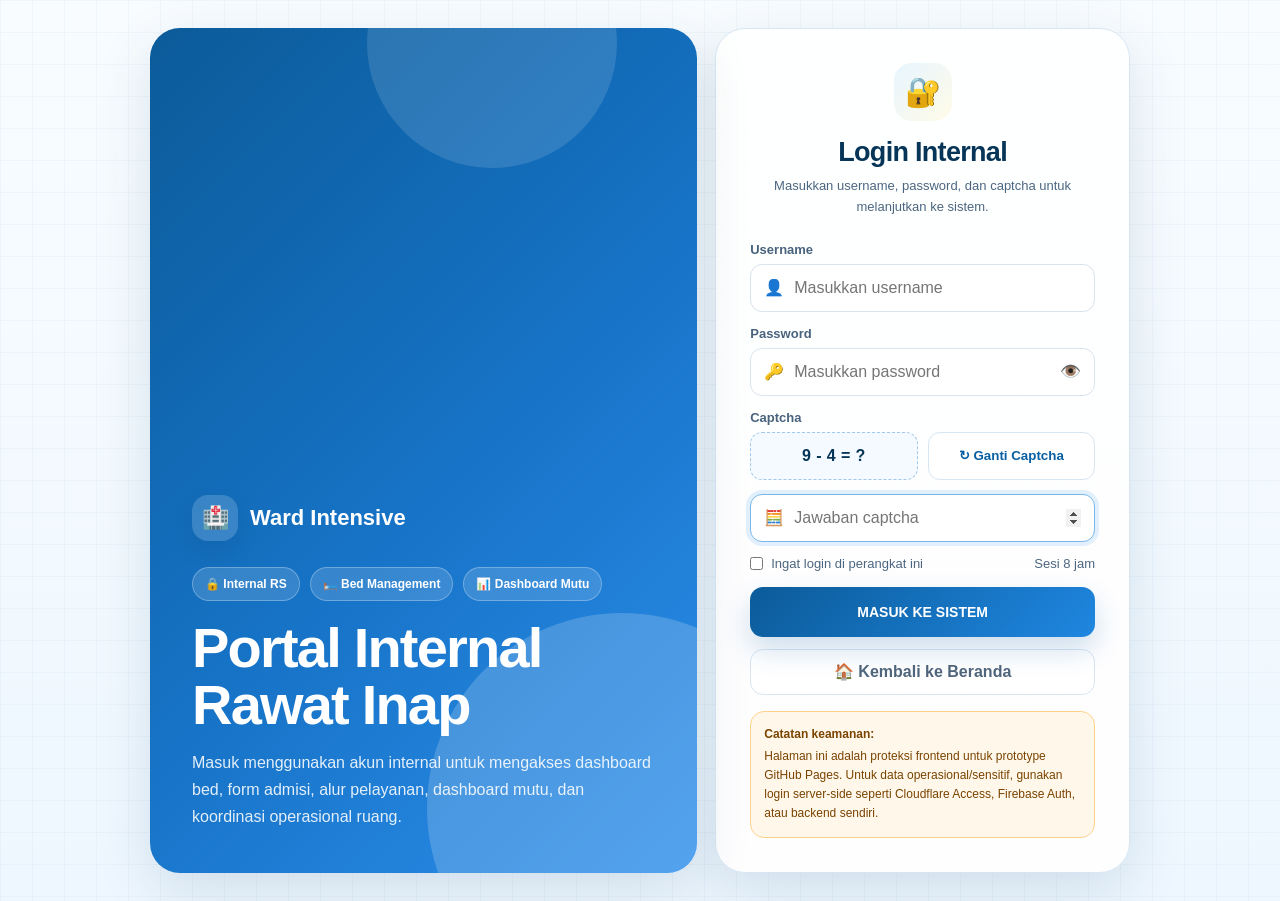
==== login.html @ b97c2d07 "Add files via upload" ====
<!doctype html>
<html lang="id">
<head>
  <meta charset="utf-8">
  <meta name="viewport" content="width=device-width, initial-scale=1">
  <title>Login | Ward Intensive</title>
  <meta name="description" content="Halaman login internal Ward Intensive.">
  <style>
    :root{
      --blue:#0f5f9f;
      --blue2:#1f86e0;
      --navy:#063557;
      --ink:#07375c;
      --muted:#4c6680;
      --soft:#eef7ff;
      --line:#d7e6f3;
      --card:#ffffff;
      --shadow:0 18px 55px rgba(9,58,94,.13);
      --radius:22px;
      --danger:#b42318;
      --success:#08713a;
    }
    *{box-sizing:border-box;margin:0;padding:0}
    body{
      min-height:100vh;
      font-family:Inter,Segoe UI,Arial,sans-serif;
      color:var(--ink);
      background:
        linear-gradient(rgba(15,95,159,.035) 1px,transparent 1px),
        linear-gradient(90deg,rgba(15,95,159,.035) 1px,transparent 1px),
        linear-gradient(180deg,#f8fcff 0%,#eef7ff 100%);
      background-size:32px 32px,32px 32px,100% 100%;
      display:grid;
      place-items:center;
      padding:28px;
    }
    a{color:inherit;text-decoration:none}
    .login-shell{width:min(980px,100%);display:grid;grid-template-columns:minmax(0,.95fr) minmax(360px,.72fr);gap:18px;align-items:stretch}
    .hero-card{position:relative;overflow:hidden;border-radius:30px;background:linear-gradient(135deg,#0b5b99 0%,#1774c8 55%,#2d8eeb 100%);color:white;box-shadow:var(--shadow);min-height:560px;display:flex;align-items:flex-end}
    .hero-card:before{content:"";position:absolute;right:-120px;bottom:-130px;width:390px;height:390px;border-radius:50%;background:rgba(255,255,255,.18)}
    .hero-card:after{content:"";position:absolute;right:80px;top:-110px;width:250px;height:250px;border-radius:50%;background:rgba(255,255,255,.12)}
    .hero-content{position:relative;z-index:1;padding:42px;max-width:620px}
    .brand{display:flex;align-items:center;gap:12px;font-weight:900;font-size:22px;margin-bottom:26px}
    .brand-mark{width:46px;height:46px;display:grid;place-items:center;border-radius:16px;background:rgba(255,255,255,.16);box-shadow:0 10px 25px rgba(0,0,0,.08)}
    .badge-row{display:flex;gap:10px;flex-wrap:wrap;margin-bottom:18px}
    .badge{font-size:12px;font-weight:900;padding:9px 12px;border:1px solid rgba(255,255,255,.28);border-radius:999px;background:rgba(255,255,255,.14)}
    h1{font-size:clamp(34px,5vw,56px);line-height:1.02;letter-spacing:-1.8px;margin-bottom:16px}
    .hero-card p{font-size:16px;line-height:1.7;color:rgba(255,255,255,.88);max-width:560px}
    .login-card{background:rgba(255,255,255,.92);border:1px solid var(--line);border-radius:30px;box-shadow:var(--shadow);padding:34px;display:flex;flex-direction:column;justify-content:center}
    .login-icon{width:58px;height:58px;display:grid;place-items:center;border-radius:18px;background:linear-gradient(135deg,#e7f5ff,#fffbe8);font-size:29px;margin:0 auto 16px}
    .login-card h2{text-align:center;font-size:27px;color:var(--navy);letter-spacing:-.7px;margin-bottom:8px}
    .subtitle{text-align:center;color:var(--muted);font-size:13px;line-height:1.6;margin-bottom:24px}
    .field{margin-bottom:14px}
    .field label{display:block;font-size:13px;font-weight:900;color:#49637d;margin-bottom:7px}
    .input-wrap{height:48px;display:flex;align-items:center;gap:10px;background:white;border:1px solid #d8e4ee;border-radius:12px;padding:0 13px;transition:.2s}
    .input-wrap:focus-within{border-color:#79b7e8;box-shadow:0 0 0 4px rgba(31,134,224,.12)}
    .input-wrap input{width:100%;border:0;outline:0;background:transparent;font:inherit;color:var(--ink)}
    .toggle-pass{border:0;background:transparent;cursor:pointer;font-size:17px;color:var(--muted)}
    .captcha-box{display:grid;grid-template-columns:1fr 1fr;gap:10px;align-items:center}
    .captcha-question{height:48px;display:flex;align-items:center;justify-content:center;border-radius:12px;border:1px dashed #9fc8ea;background:#f4faff;font-weight:900;color:var(--navy);letter-spacing:.4px}
    .refresh{height:48px;border:1px solid var(--line);background:white;border-radius:12px;font-weight:900;color:#075fa3;cursor:pointer}
    .remember-row{display:flex;align-items:center;justify-content:space-between;gap:12px;margin:4px 0 16px;color:var(--muted);font-size:13px}
    .remember-row label{display:flex;align-items:center;gap:8px;cursor:pointer}
    .btn-login{width:100%;height:50px;border:0;border-radius:13px;background:linear-gradient(135deg,#0b5b99,#1f86e0);color:white;font-weight:900;font-size:14px;cursor:pointer;box-shadow:0 13px 28px rgba(15,95,159,.2);transition:.2s}
    .btn-login:hover{transform:translateY(-2px);box-shadow:0 18px 34px rgba(15,95,159,.26)}
    .btn-home{margin-top:12px;width:100%;height:46px;border:1px solid var(--line);border-radius:13px;background:#fff;color:#4f657b;font-weight:900;display:flex;align-items:center;justify-content:center}
    .message{display:none;margin-top:14px;border-radius:12px;padding:11px 13px;font-size:13px;line-height:1.5}
    .message.error{display:block;background:#fff1f0;border:1px solid #ffd0cc;color:var(--danger)}
    .message.success{display:block;background:#eefbf3;border:1px solid #bde9ce;color:var(--success)}
    .hint{margin-top:16px;padding:13px;border-radius:14px;background:#fff8ea;border:1px solid #ffd28c;color:#7a4300;font-size:12px;line-height:1.6}
    .hint strong{display:block;margin-bottom:3px}
    @media(max-width:900px){.login-shell{grid-template-columns:1fr}.hero-card{display:none}.login-card{padding:28px 22px}.captcha-box{grid-template-columns:1fr}}
  </style>
</head>
<body>
  <main class="login-shell">
    <section class="hero-card" aria-label="Informasi portal">
      <div class="hero-content">
        <div class="brand"><span class="brand-mark">🏥</span><span>Ward Intensive</span></div>
        <div class="badge-row"><span class="badge">🔒 Internal RS</span><span class="badge">🛏️ Bed Management</span><span class="badge">📊 Dashboard Mutu</span></div>
        <h1>Portal Internal Rawat Inap</h1>
        <p>Masuk menggunakan akun internal untuk mengakses dashboard bed, form admisi, alur pelayanan, dashboard mutu, dan koordinasi operasional ruang.</p>
      </div>
    </section>

    <section class="login-card" aria-label="Form login">
      <div class="login-icon">🔐</div>
      <h2>Login Internal</h2>
      <p class="subtitle">Masukkan username, password, dan captcha untuk melanjutkan ke sistem.</p>

      <form id="loginForm" autocomplete="off">
        <div class="field">
          <label for="username">Username</label>
          <div class="input-wrap">👤 <input id="username" name="username" type="text" placeholder="Masukkan username" required></div>
        </div>

        <div class="field">
          <label for="password">Password</label>
          <div class="input-wrap">🔑 <input id="password" name="password" type="password" placeholder="Masukkan password" required><button class="toggle-pass" id="togglePass" type="button" aria-label="Tampilkan password">👁️</button></div>
        </div>

        <div class="field">
          <label for="captchaAnswer">Captcha</label>
          <div class="captcha-box">
            <div class="captcha-question" id="captchaQuestion">Memuat...</div>
            <button class="refresh" id="refreshCaptcha" type="button">↻ Ganti Captcha</button>
          </div>
        </div>

        <div class="field">
          <div class="input-wrap">🧮 <input id="captchaAnswer" name="captchaAnswer" type="number" inputmode="numeric" placeholder="Jawaban captcha" required></div>
        </div>

        <div class="remember-row">
          <label><input id="rememberMe" type="checkbox"> Ingat login di perangkat ini</label>
          <span>Sesi 8 jam</span>
        </div>

        <button class="btn-login" type="submit">MASUK KE SISTEM</button>
        <a class="btn-home" href="index.html">🏠 Kembali ke Beranda</a>
        <div id="message" class="message" role="alert"></div>
      </form>

      <div class="hint">
        <strong>Catatan keamanan:</strong>
        Halaman ini adalah proteksi frontend untuk prototype GitHub Pages. Untuk data operasional/sensitif, gunakan login server-side seperti Cloudflare Access, Firebase Auth, atau backend sendiri.
      </div>
    </section>
  </main>

  <script src="auth.js"></script>
  <script>
    // GANTI AKUN DI SINI.
    // Format password_hash adalah SHA-256 dari password.
    // Akun aktif:
    // username: ward | password: 0101ward
    const USERS = {
      "ward": {
        name: "Ward Intensive",
        password_hash: "a9e4be89b540a05737aa9753a7117b27190cd5c48b5685da33b22452d8d82b18"
      }
    };

    let captchaResult = 0;
    const form = document.getElementById("loginForm");
    const msg = document.getElementById("message");
    const captchaQuestion = document.getElementById("captchaQuestion");
    const captchaAnswer = document.getElementById("captchaAnswer");
    const refreshCaptcha = document.getElementById("refreshCaptcha");
    const togglePass = document.getElementById("togglePass");
    const passwordInput = document.getElementById("password");

    function showMessage(text, type) {
      msg.textContent = text;
      msg.className = "message " + type;
    }

    function makeCaptcha() {
      const a = Math.floor(Math.random() * 9) + 2;
      const b = Math.floor(Math.random() * 9) + 2;
      const operations = ["+", "-"];
      const op = operations[Math.floor(Math.random() * operations.length)];
      if (op === "+") {
        captchaResult = a + b;
        captchaQuestion.textContent = a + " + " + b + " = ?";
      } else {
        const big = Math.max(a, b);
        const small = Math.min(a, b);
        captchaResult = big - small;
        captchaQuestion.textContent = big + " - " + small + " = ?";
      }
      captchaAnswer.value = "";
      captchaAnswer.focus();
    }

    async function sha256(text) {
      const encoded = new TextEncoder().encode(text);
      const buffer = await crypto.subtle.digest("SHA-256", encoded);
      return Array.from(new Uint8Array(buffer)).map(b => b.toString(16).padStart(2, "0")).join("");
    }

    function safeNextUrl() {
      const params = new URLSearchParams(window.location.search);
      const next = params.get("next") || "index.html";
      if (/^https?:\/\//i.test(next)) return "index.html";
      if (next.includes("..")) return "index.html";
      return next;
    }

    togglePass.addEventListener("click", function () {
      const isPassword = passwordInput.type === "password";
      passwordInput.type = isPassword ? "text" : "password";
      togglePass.textContent = isPassword ? "🙈" : "👁️";
    });

    refreshCaptcha.addEventListener("click", makeCaptcha);

    form.addEventListener("submit", async function (e) {
      e.preventDefault();
      const username = document.getElementById("username").value.trim().toLowerCase();
      const password = passwordInput.value;
      const captcha = Number(captchaAnswer.value);
      const remember = document.getElementById("rememberMe").checked;

      if (captcha !== captchaResult) {
        showMessage("Captcha belum benar. Silakan coba lagi.", "error");
        makeCaptcha();
        return;
      }

      const user = USERS[username];
      const passwordHash = await sha256(password);
      if (!user || user.password_hash !== passwordHash) {
        showMessage("Username atau password salah.", "error");
        makeCaptcha();
        passwordInput.value = "";
        return;
      }

      window.setWardAuth(username, remember);
      showMessage("Login berhasil. Mengalihkan ke portal...", "success");
      setTimeout(() => window.location.replace(safeNextUrl()), 550);
    });

    makeCaptcha();
  </script>
</body>
</html>
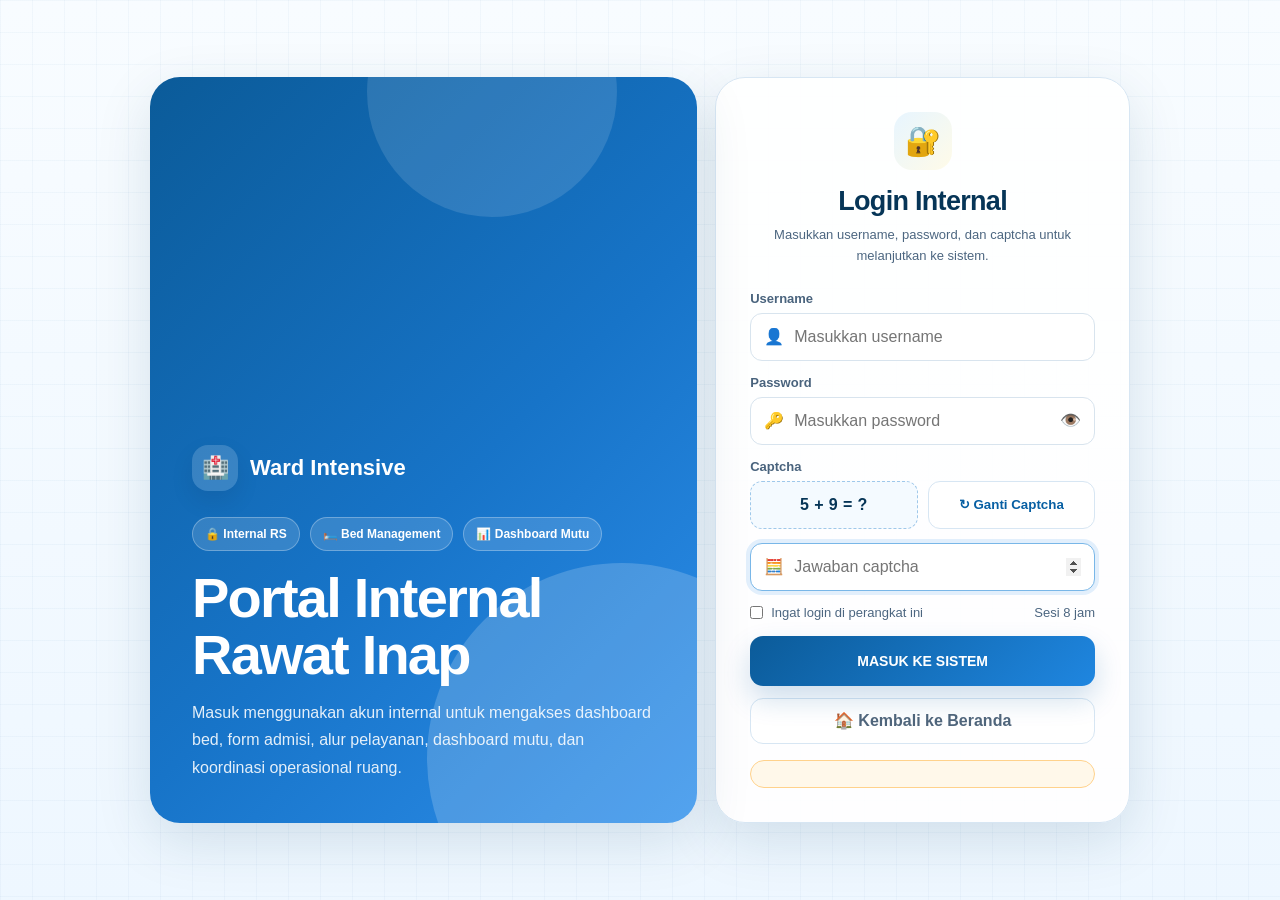
==== commit f435d9b9: "Remove security note from login.html Removed security note about frontend protection for GitHub Page" ====
--- a/login.html
+++ b/login.html
@@ -122,8 +122,6 @@
       </form>
 
       <div class="hint">
-        <strong>Catatan keamanan:</strong>
-        Halaman ini adalah proteksi frontend untuk prototype GitHub Pages. Untuk data operasional/sensitif, gunakan login server-side seperti Cloudflare Access, Firebase Auth, atau backend sendiri.
       </div>
     </section>
   </main>
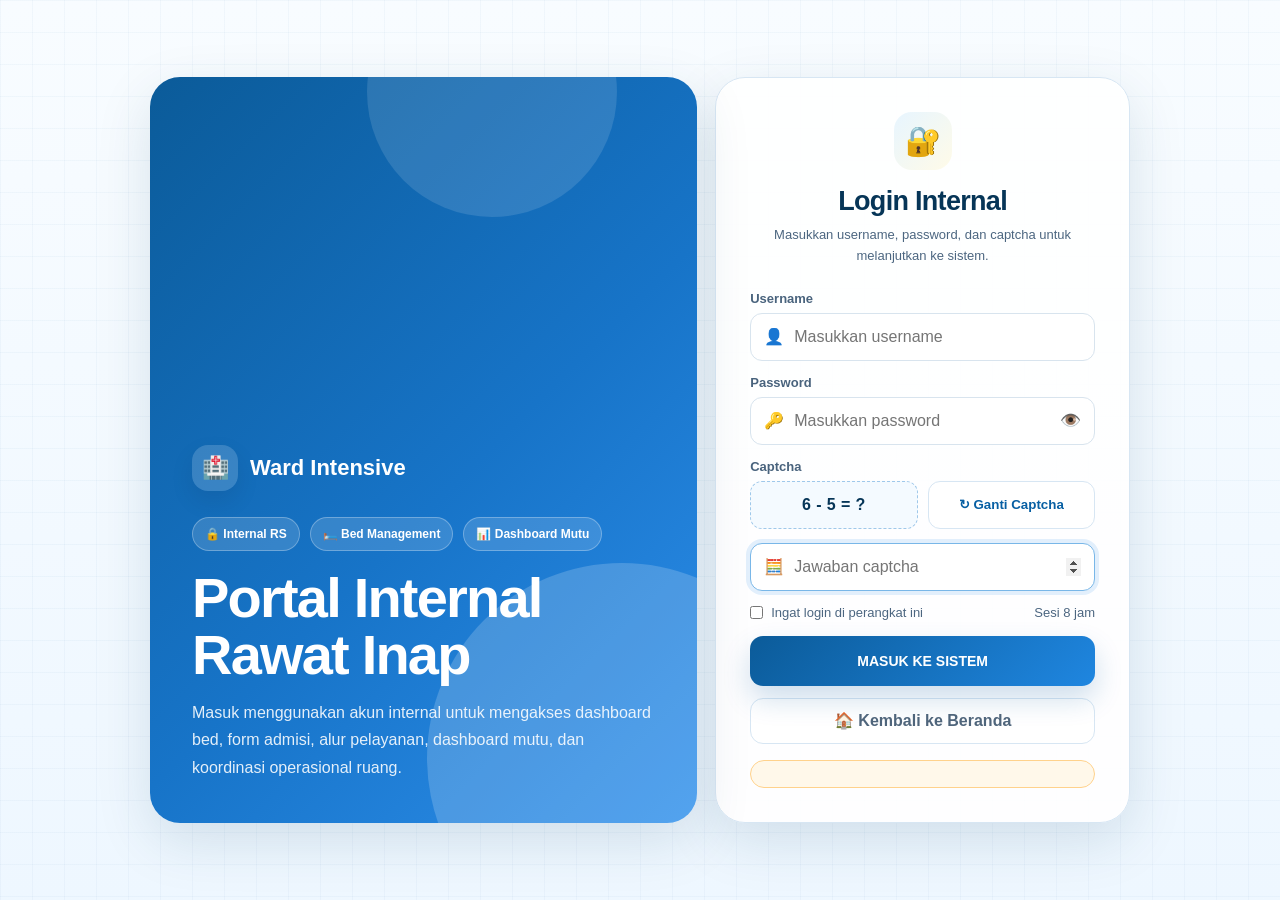
==== commit 34f69c6a: "Update login.html" ====
--- a/login.html
+++ b/login.html
@@ -6,6 +6,7 @@
   <title>Login | Ward Intensive</title>
   <meta name="description" content="Halaman login internal Ward Intensive.">
   <style>
+    
     :root{
       --blue:#0f5f9f;
       --blue2:#1f86e0;
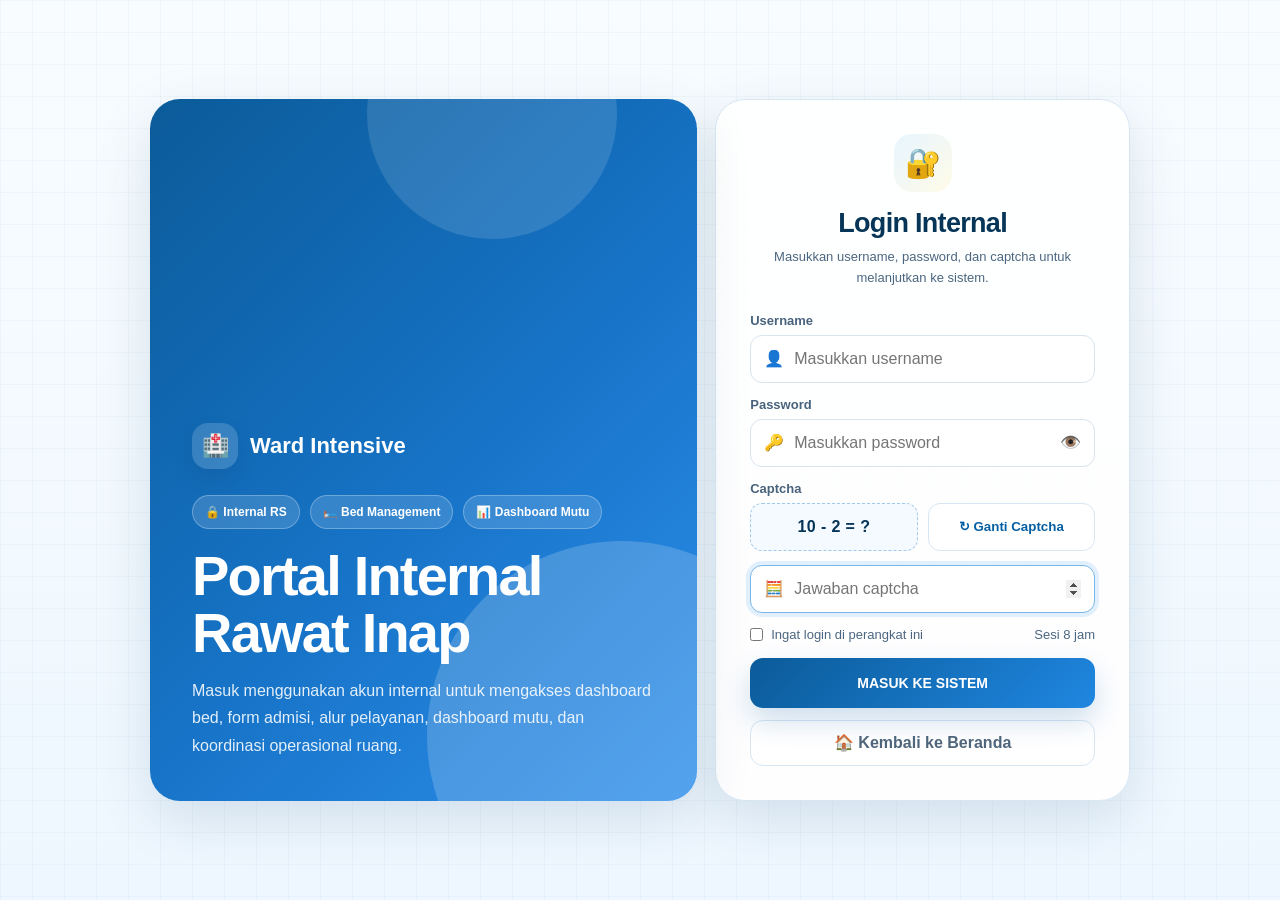
==== commit 59f85d1b: "Update login.html" ====
--- a/login.html
+++ b/login.html
@@ -122,9 +122,7 @@
         <div id="message" class="message" role="alert"></div>
       </form>
 
-      <div class="hint">
-      </div>
-    </section>
+     </section>
   </main>
 
   <script src="auth.js"></script>
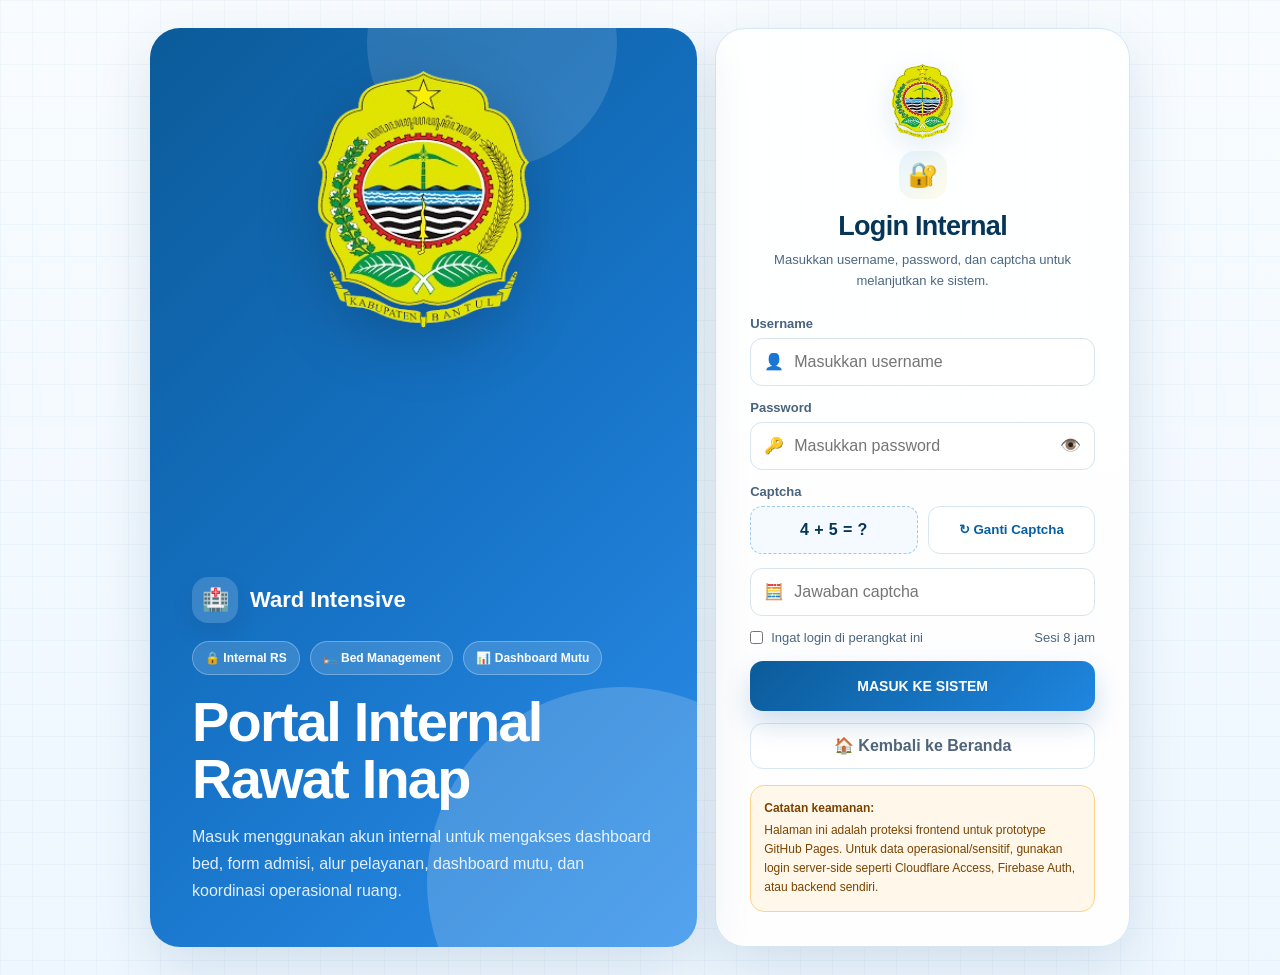
==== commit 07179743: "Refactor login.html styles and structure Refactor CSS styles for login page and update HTML structur" ====
--- a/login.html
+++ b/login.html
@@ -6,7 +6,6 @@
   <title>Login | Ward Intensive</title>
   <meta name="description" content="Halaman login internal Ward Intensive.">
   <style>
-    
     :root{
       --blue:#0f5f9f;
       --blue2:#1f86e0;
@@ -36,19 +35,61 @@
       padding:28px;
     }
     a{color:inherit;text-decoration:none}
-    .login-shell{width:min(980px,100%);display:grid;grid-template-columns:minmax(0,.95fr) minmax(360px,.72fr);gap:18px;align-items:stretch}
-    .hero-card{position:relative;overflow:hidden;border-radius:30px;background:linear-gradient(135deg,#0b5b99 0%,#1774c8 55%,#2d8eeb 100%);color:white;box-shadow:var(--shadow);min-height:560px;display:flex;align-items:flex-end}
+    .login-shell{
+      width:min(980px,100%);
+      display:grid;
+      grid-template-columns:minmax(0,.95fr) minmax(360px,.72fr);
+      gap:18px;
+      align-items:stretch;
+    }
+    .hero-card{
+      position:relative;
+      overflow:hidden;
+      border-radius:30px;
+      background:linear-gradient(135deg,#0b5b99 0%,#1774c8 55%,#2d8eeb 100%);
+      color:white;
+      box-shadow:var(--shadow);
+      min-height:560px;
+      display:flex;
+      flex-direction:column;
+      justify-content:space-between;
+      padding:36px 42px 42px;
+    }
     .hero-card:before{content:"";position:absolute;right:-120px;bottom:-130px;width:390px;height:390px;border-radius:50%;background:rgba(255,255,255,.18)}
     .hero-card:after{content:"";position:absolute;right:80px;top:-110px;width:250px;height:250px;border-radius:50%;background:rgba(255,255,255,.12)}
-    .hero-content{position:relative;z-index:1;padding:42px;max-width:620px}
-    .brand{display:flex;align-items:center;gap:12px;font-weight:900;font-size:22px;margin-bottom:26px}
+    .hero-logo-wrap{position:relative;z-index:1;display:flex;justify-content:center;align-items:center;margin-top:4px}
+    .rsud-logo{
+      width:min(260px,72%);
+      max-height:260px;
+      object-fit:contain;
+      filter:drop-shadow(0 20px 30px rgba(0,0,0,.20));
+    }
+    .hero-content{position:relative;z-index:1;max-width:620px}
+    .brand{display:flex;align-items:center;gap:12px;font-weight:900;font-size:22px;margin-bottom:18px}
     .brand-mark{width:46px;height:46px;display:grid;place-items:center;border-radius:16px;background:rgba(255,255,255,.16);box-shadow:0 10px 25px rgba(0,0,0,.08)}
     .badge-row{display:flex;gap:10px;flex-wrap:wrap;margin-bottom:18px}
     .badge{font-size:12px;font-weight:900;padding:9px 12px;border:1px solid rgba(255,255,255,.28);border-radius:999px;background:rgba(255,255,255,.14)}
     h1{font-size:clamp(34px,5vw,56px);line-height:1.02;letter-spacing:-1.8px;margin-bottom:16px}
     .hero-card p{font-size:16px;line-height:1.7;color:rgba(255,255,255,.88);max-width:560px}
-    .login-card{background:rgba(255,255,255,.92);border:1px solid var(--line);border-radius:30px;box-shadow:var(--shadow);padding:34px;display:flex;flex-direction:column;justify-content:center}
-    .login-icon{width:58px;height:58px;display:grid;place-items:center;border-radius:18px;background:linear-gradient(135deg,#e7f5ff,#fffbe8);font-size:29px;margin:0 auto 16px}
+    .login-card{
+      background:rgba(255,255,255,.92);
+      border:1px solid var(--line);
+      border-radius:30px;
+      box-shadow:var(--shadow);
+      padding:34px;
+      display:flex;
+      flex-direction:column;
+      justify-content:center;
+    }
+    .login-logo-mini{
+      width:76px;
+      height:76px;
+      object-fit:contain;
+      margin:0 auto 12px;
+      display:block;
+      filter:drop-shadow(0 9px 14px rgba(15,95,159,.13));
+    }
+    .login-icon{width:48px;height:48px;display:grid;place-items:center;border-radius:16px;background:linear-gradient(135deg,#e7f5ff,#fffbe8);font-size:24px;margin:0 auto 12px}
     .login-card h2{text-align:center;font-size:27px;color:var(--navy);letter-spacing:-.7px;margin-bottom:8px}
     .subtitle{text-align:center;color:var(--muted);font-size:13px;line-height:1.6;margin-bottom:24px}
     .field{margin-bottom:14px}
@@ -70,21 +111,37 @@
     .message.success{display:block;background:#eefbf3;border:1px solid #bde9ce;color:var(--success)}
     .hint{margin-top:16px;padding:13px;border-radius:14px;background:#fff8ea;border:1px solid #ffd28c;color:#7a4300;font-size:12px;line-height:1.6}
     .hint strong{display:block;margin-bottom:3px}
-    @media(max-width:900px){.login-shell{grid-template-columns:1fr}.hero-card{display:none}.login-card{padding:28px 22px}.captcha-box{grid-template-columns:1fr}}
+    @media(max-width:900px){
+      body{padding:18px}
+      .login-shell{grid-template-columns:1fr}
+      .hero-card{min-height:auto;padding:28px;gap:24px}
+      .rsud-logo{width:min(190px,65%)}
+      .login-card{padding:28px 22px}
+      .captcha-box{grid-template-columns:1fr}
+    }
   </style>
 </head>
 <body>
   <main class="login-shell">
     <section class="hero-card" aria-label="Informasi portal">
+      <div class="hero-logo-wrap">
+        <img class="rsud-logo" src="assets/logo-rsud-bantul.png" alt="Logo RSUD Kabupaten Bantul">
+      </div>
+
       <div class="hero-content">
         <div class="brand"><span class="brand-mark">🏥</span><span>Ward Intensive</span></div>
-        <div class="badge-row"><span class="badge">🔒 Internal RS</span><span class="badge">🛏️ Bed Management</span><span class="badge">📊 Dashboard Mutu</span></div>
+        <div class="badge-row">
+          <span class="badge">🔒 Internal RS</span>
+          <span class="badge">🛏️ Bed Management</span>
+          <span class="badge">📊 Dashboard Mutu</span>
+        </div>
         <h1>Portal Internal Rawat Inap</h1>
         <p>Masuk menggunakan akun internal untuk mengakses dashboard bed, form admisi, alur pelayanan, dashboard mutu, dan koordinasi operasional ruang.</p>
       </div>
     </section>
 
     <section class="login-card" aria-label="Form login">
+      <img class="login-logo-mini" src="assets/logo-rsud-bantul.png" alt="Logo RSUD Kabupaten Bantul">
       <div class="login-icon">🔐</div>
       <h2>Login Internal</h2>
       <p class="subtitle">Masukkan username, password, dan captcha untuk melanjutkan ke sistem.</p>
@@ -122,15 +179,16 @@
         <div id="message" class="message" role="alert"></div>
       </form>
 
-     </section>
+      <div class="hint">
+        <strong>Catatan keamanan:</strong>
+        Halaman ini adalah proteksi frontend untuk prototype GitHub Pages. Untuk data operasional/sensitif, gunakan login server-side seperti Cloudflare Access, Firebase Auth, atau backend sendiri.
+      </div>
+    </section>
   </main>
 
   <script src="auth.js"></script>
   <script>
-    // GANTI AKUN DI SINI.
-    // Format password_hash adalah SHA-256 dari password.
-    // Akun aktif:
-    // username: ward | password: 0101ward
+    // Akun aktif: username ward | password 0101ward
     const USERS = {
       "ward": {
         name: "Ward Intensive",
@@ -167,7 +225,6 @@
         captchaQuestion.textContent = big + " - " + small + " = ?";
       }
       captchaAnswer.value = "";
-      captchaAnswer.focus();
     }
 
     async function sha256(text) {
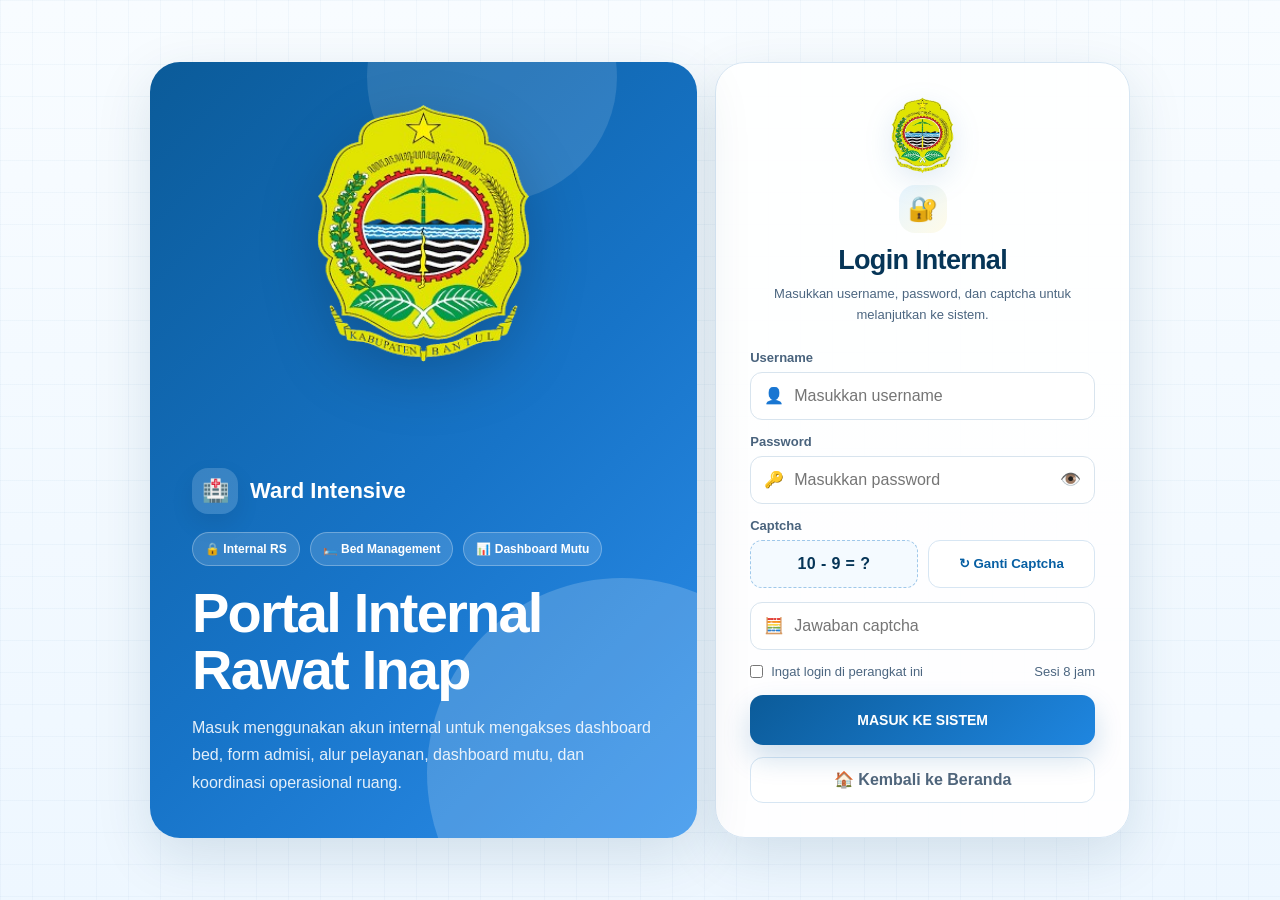
==== commit a7af35c9: "Delete security note from login.html Removed security note about frontend protection." ====
--- a/login.html
+++ b/login.html
@@ -179,11 +179,7 @@
         <div id="message" class="message" role="alert"></div>
       </form>
 
-      <div class="hint">
-        <strong>Catatan keamanan:</strong>
-        Halaman ini adalah proteksi frontend untuk prototype GitHub Pages. Untuk data operasional/sensitif, gunakan login server-side seperti Cloudflare Access, Firebase Auth, atau backend sendiri.
-      </div>
-    </section>
+      </section>
   </main>
 
   <script src="auth.js"></script>
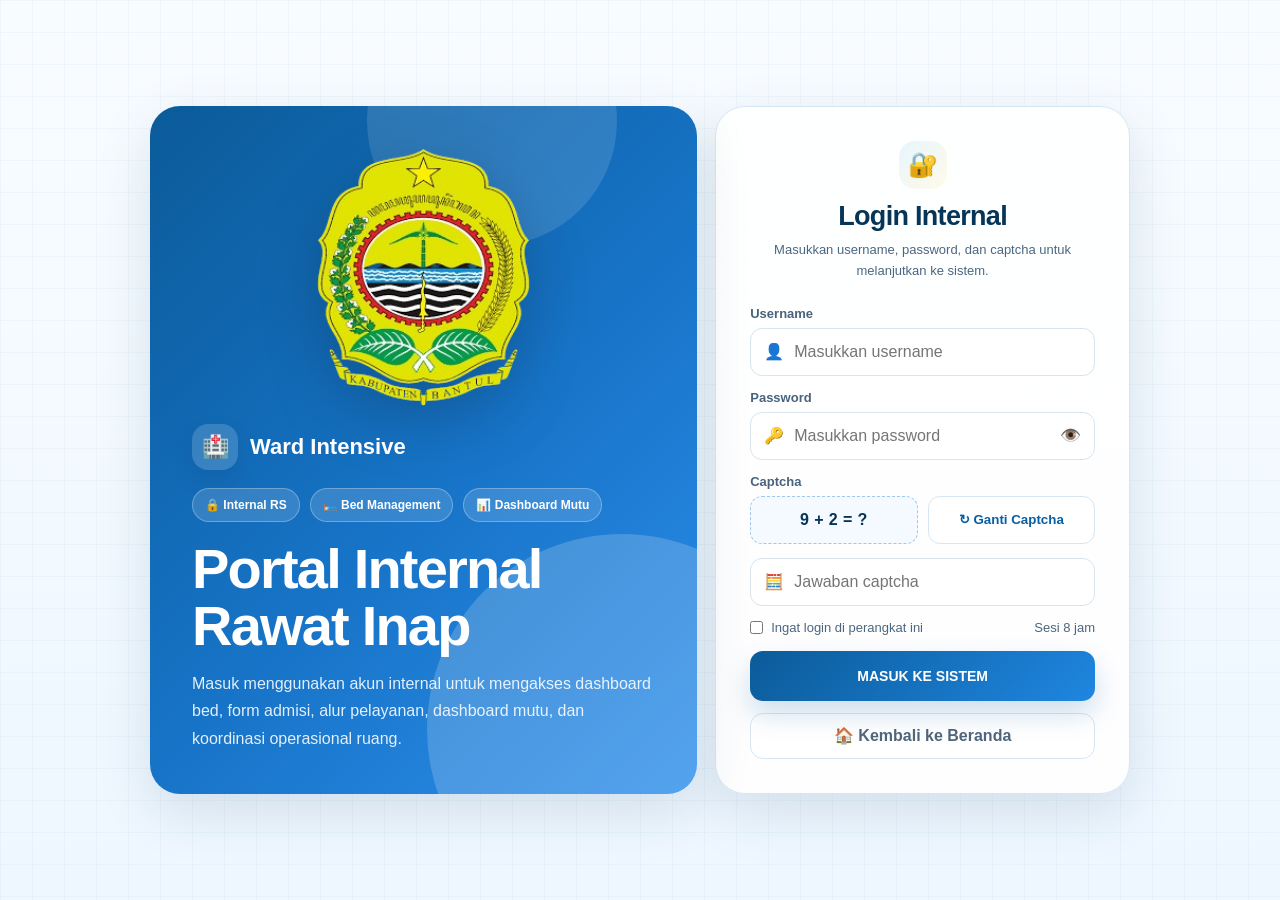
==== commit 26a4023f: "Remove login logo from login page" ====
--- a/login.html
+++ b/login.html
@@ -141,7 +141,6 @@
     </section>
 
     <section class="login-card" aria-label="Form login">
-      <img class="login-logo-mini" src="assets/logo-rsud-bantul.png" alt="Logo RSUD Kabupaten Bantul">
       <div class="login-icon">🔐</div>
       <h2>Login Internal</h2>
       <p class="subtitle">Masukkan username, password, dan captcha untuk melanjutkan ke sistem.</p>
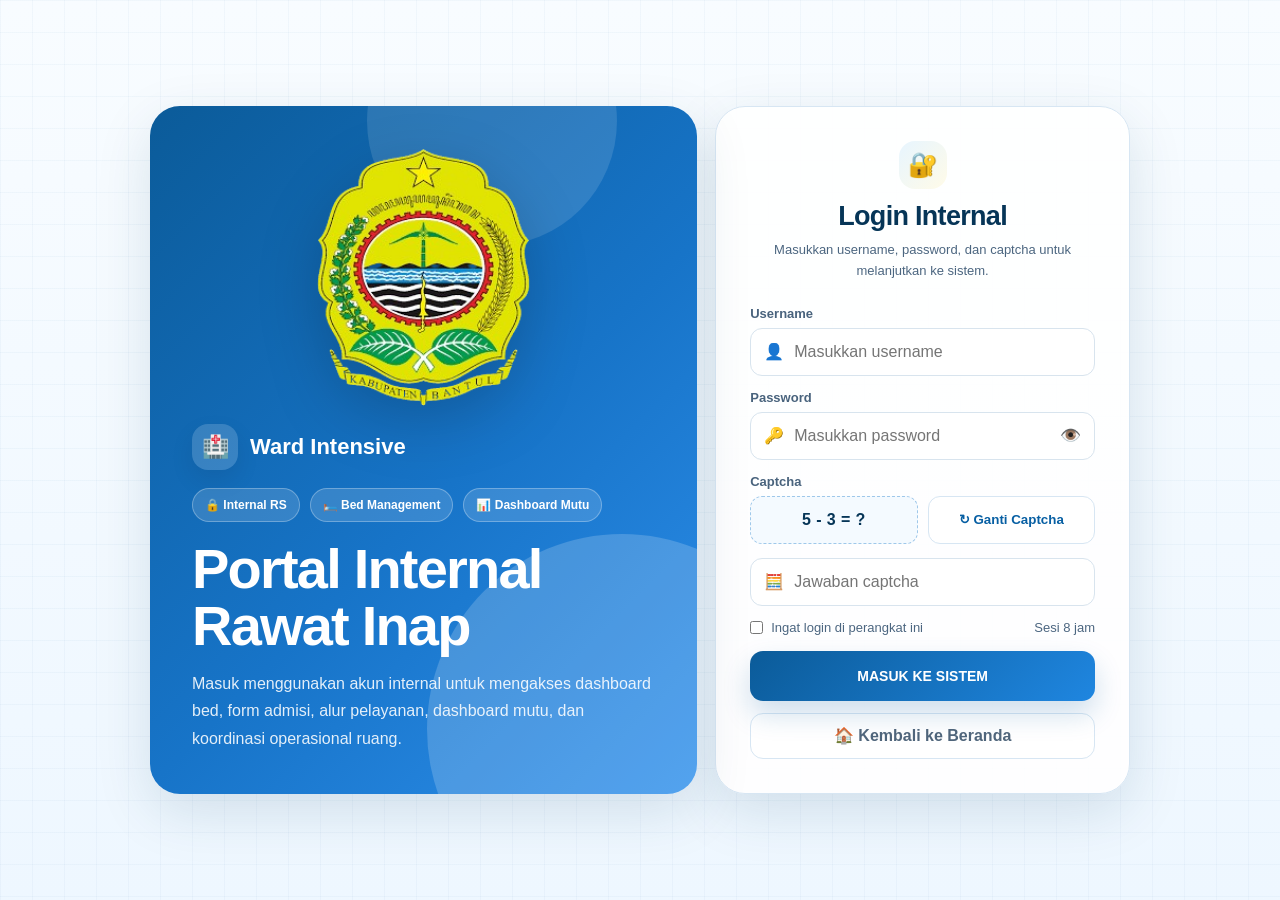
==== commit 2cc224a5: "Update login.html" ====
--- a/login.html
+++ b/login.html
@@ -81,15 +81,7 @@
       flex-direction:column;
       justify-content:center;
     }
-    .login-logo-mini{
-      width:76px;
-      height:76px;
-      object-fit:contain;
-      margin:0 auto 12px;
-      display:block;
-      filter:drop-shadow(0 9px 14px rgba(15,95,159,.13));
-    }
-    .login-icon{width:48px;height:48px;display:grid;place-items:center;border-radius:16px;background:linear-gradient(135deg,#e7f5ff,#fffbe8);font-size:24px;margin:0 auto 12px}
+     .login-icon{width:48px;height:48px;display:grid;place-items:center;border-radius:16px;background:linear-gradient(135deg,#e7f5ff,#fffbe8);font-size:24px;margin:0 auto 12px}
     .login-card h2{text-align:center;font-size:27px;color:var(--navy);letter-spacing:-.7px;margin-bottom:8px}
     .subtitle{text-align:center;color:var(--muted);font-size:13px;line-height:1.6;margin-bottom:24px}
     .field{margin-bottom:14px}
